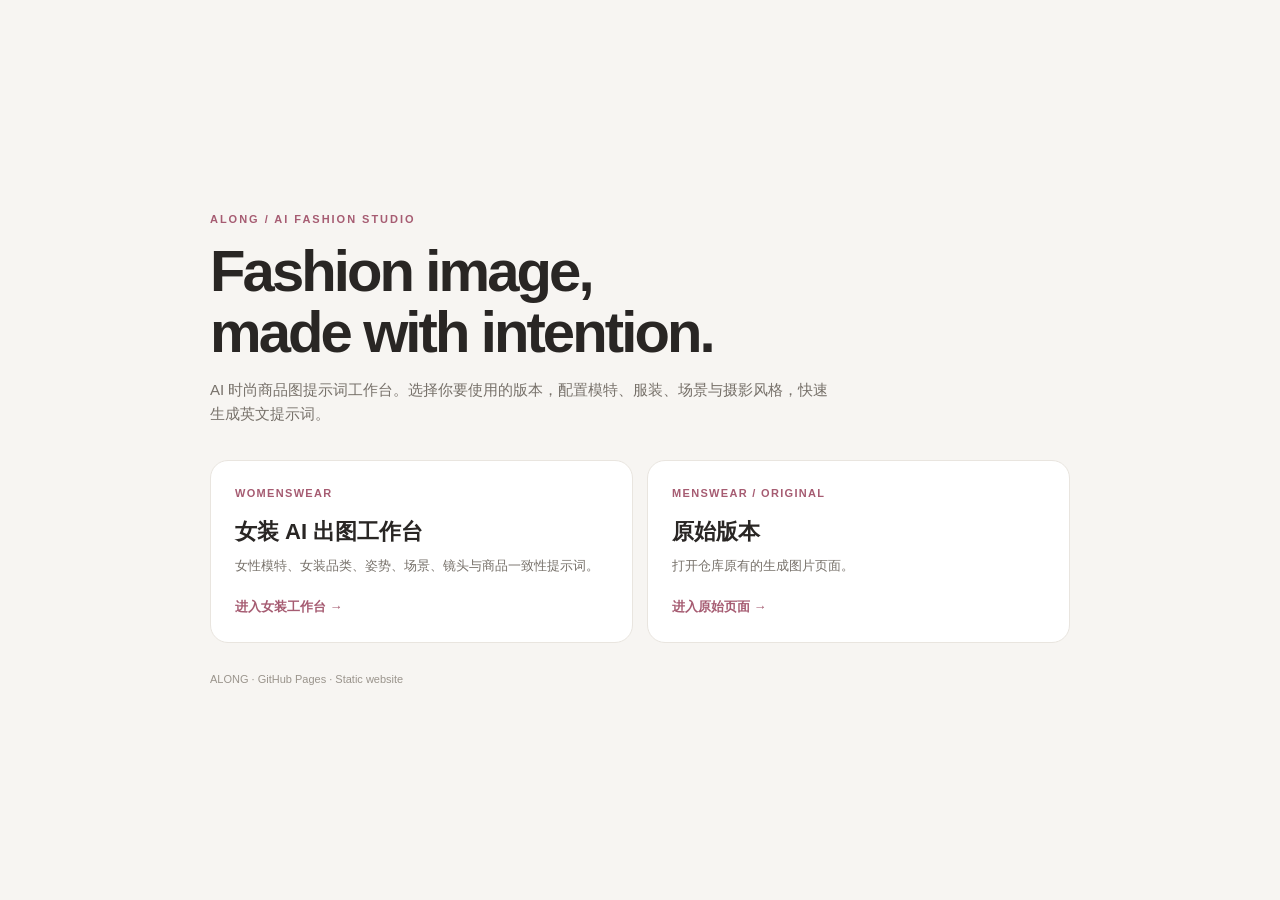
==== index.html @ bb2214a6 "site: add GitHub Pages landing page" ====
<!doctype html>
<html lang="zh-CN">
<head>
<meta charset="utf-8">
<meta name="viewport" content="width=device-width,initial-scale=1">
<meta name="theme-color" content="#f7f5f2">
<title>Along · AI Fashion Prompt Studio</title>
<style>
*{box-sizing:border-box}body{margin:0;min-height:100vh;background:#f7f5f2;color:#292624;font:15px/1.6 Inter,-apple-system,BlinkMacSystemFont,"Segoe UI","PingFang SC","Microsoft YaHei",sans-serif;display:grid;place-items:center;padding:24px}.wrap{width:min(860px,100%)}.eyebrow{font-size:11px;letter-spacing:.18em;font-weight:800;color:#a65c72}.title{font-size:clamp(34px,6vw,58px);line-height:1.05;letter-spacing:-.05em;margin:12px 0}.sub{color:#77716a;max-width:620px}.cards{display:grid;grid-template-columns:repeat(2,minmax(0,1fr));gap:14px;margin-top:34px}.card{display:block;text-decoration:none;color:inherit;background:#fff;border:1px solid #e9e5df;border-radius:18px;padding:24px;transition:.2s}.card:hover{transform:translateY(-3px);box-shadow:0 16px 36px #30251a12;border-color:#d5a8b6}.card .tag{font-size:11px;color:#a65c72;font-weight:800;letter-spacing:.12em}.card h2{font-size:22px;margin:12px 0 7px}.card p{font-size:13px;color:#77716a;margin:0 0 20px}.go{font-size:13px;font-weight:700;color:#a65c72}.foot{margin-top:28px;color:#9a948c;font-size:11px}@media(max-width:600px){.cards{grid-template-columns:1fr}.card{padding:20px}}
</style>
</head>
<body><main class="wrap">
<div class="eyebrow">ALONG / AI FASHION STUDIO</div>
<h1 class="title">Fashion image,<br>made with intention.</h1>
<p class="sub">AI 时尚商品图提示词工作台。选择你要使用的版本，配置模特、服装、场景与摄影风格，快速生成英文提示词。</p>
<section class="cards">
<a class="card" href="./generated-images-women.html"><div class="tag">WOMENSWEAR</div><h2>女装 AI 出图工作台</h2><p>女性模特、女装品类、姿势、场景、镜头与商品一致性提示词。</p><div class="go">进入女装工作台 →</div></a>
<a class="card" href="./generated-images.html"><div class="tag">MENSWEAR / ORIGINAL</div><h2>原始版本</h2><p>打开仓库原有的生成图片页面。</p><div class="go">进入原始页面 →</div></a>
</section>
<div class="foot">ALONG · GitHub Pages · Static website</div>
</main></body></html>
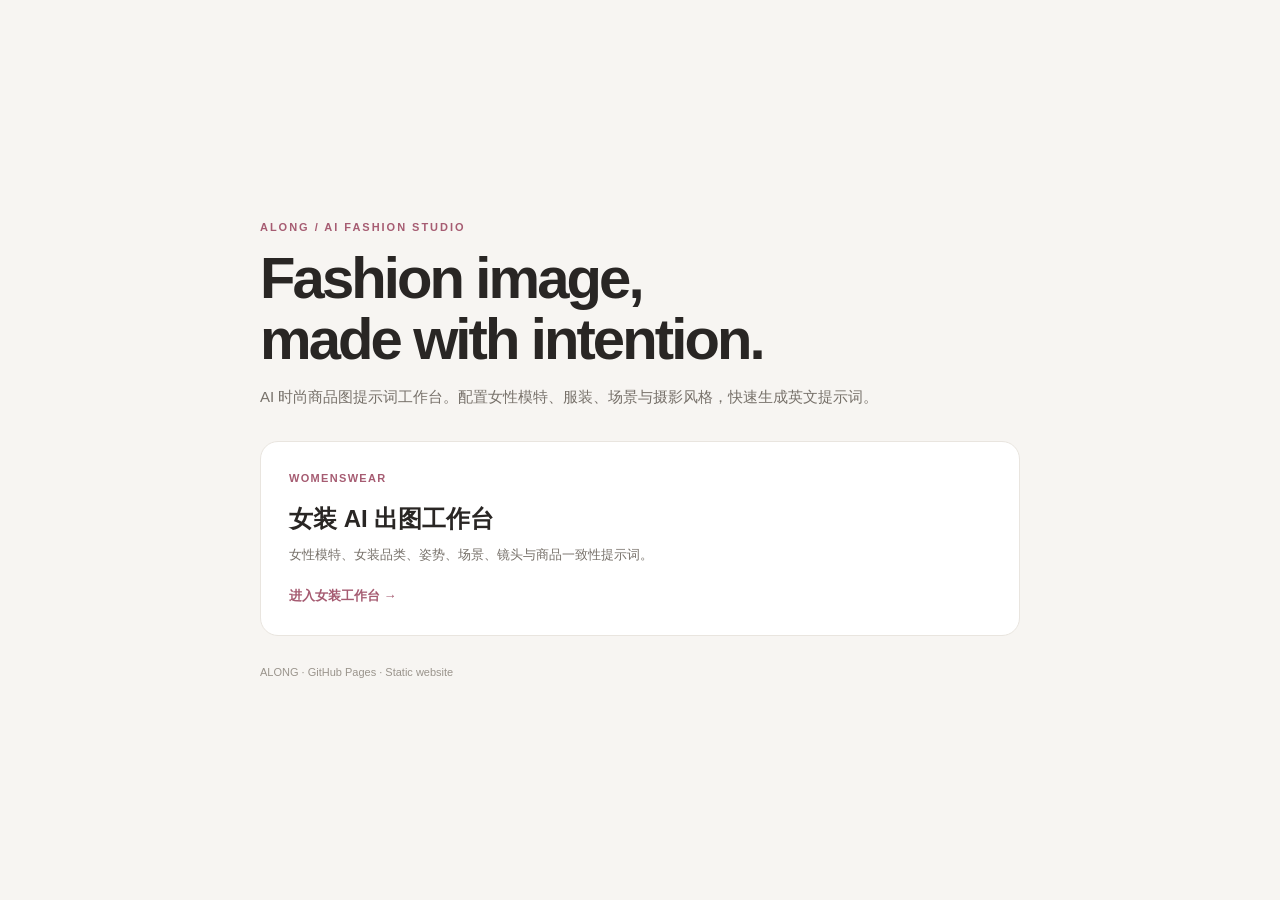
==== commit 5e180602: "site: simplify landing page to womenswear studio" ====
--- a/index.html
+++ b/index.html
@@ -6,16 +6,13 @@
 <meta name="theme-color" content="#f7f5f2">
 <title>Along · AI Fashion Prompt Studio</title>
 <style>
-*{box-sizing:border-box}body{margin:0;min-height:100vh;background:#f7f5f2;color:#292624;font:15px/1.6 Inter,-apple-system,BlinkMacSystemFont,"Segoe UI","PingFang SC","Microsoft YaHei",sans-serif;display:grid;place-items:center;padding:24px}.wrap{width:min(860px,100%)}.eyebrow{font-size:11px;letter-spacing:.18em;font-weight:800;color:#a65c72}.title{font-size:clamp(34px,6vw,58px);line-height:1.05;letter-spacing:-.05em;margin:12px 0}.sub{color:#77716a;max-width:620px}.cards{display:grid;grid-template-columns:repeat(2,minmax(0,1fr));gap:14px;margin-top:34px}.card{display:block;text-decoration:none;color:inherit;background:#fff;border:1px solid #e9e5df;border-radius:18px;padding:24px;transition:.2s}.card:hover{transform:translateY(-3px);box-shadow:0 16px 36px #30251a12;border-color:#d5a8b6}.card .tag{font-size:11px;color:#a65c72;font-weight:800;letter-spacing:.12em}.card h2{font-size:22px;margin:12px 0 7px}.card p{font-size:13px;color:#77716a;margin:0 0 20px}.go{font-size:13px;font-weight:700;color:#a65c72}.foot{margin-top:28px;color:#9a948c;font-size:11px}@media(max-width:600px){.cards{grid-template-columns:1fr}.card{padding:20px}}
+*{box-sizing:border-box}body{margin:0;min-height:100vh;background:#f7f5f2;color:#292624;font:15px/1.6 Inter,-apple-system,BlinkMacSystemFont,"Segoe UI","PingFang SC","Microsoft YaHei",sans-serif;display:grid;place-items:center;padding:24px}.wrap{width:min(760px,100%)}.eyebrow{font-size:11px;letter-spacing:.18em;font-weight:800;color:#a65c72}.title{font-size:clamp(34px,6vw,58px);line-height:1.05;letter-spacing:-.05em;margin:12px 0}.sub{color:#77716a;max-width:620px}.card{display:block;text-decoration:none;color:inherit;background:#fff;border:1px solid #e9e5df;border-radius:18px;padding:28px;margin-top:32px;transition:.2s}.card:hover{transform:translateY(-3px);box-shadow:0 16px 36px #30251a12;border-color:#d5a8b6}.tag{font-size:11px;color:#a65c72;font-weight:800;letter-spacing:.12em}.card h2{font-size:24px;margin:12px 0 7px}.card p{font-size:13px;color:#77716a;margin:0 0 20px}.go{font-size:13px;font-weight:700;color:#a65c72}.foot{margin-top:28px;color:#9a948c;font-size:11px}
 </style>
 </head>
 <body><main class="wrap">
 <div class="eyebrow">ALONG / AI FASHION STUDIO</div>
 <h1 class="title">Fashion image,<br>made with intention.</h1>
-<p class="sub">AI 时尚商品图提示词工作台。选择你要使用的版本，配置模特、服装、场景与摄影风格，快速生成英文提示词。</p>
-<section class="cards">
+<p class="sub">AI 时尚商品图提示词工作台。配置女性模特、服装、场景与摄影风格，快速生成英文提示词。</p>
 <a class="card" href="./generated-images-women.html"><div class="tag">WOMENSWEAR</div><h2>女装 AI 出图工作台</h2><p>女性模特、女装品类、姿势、场景、镜头与商品一致性提示词。</p><div class="go">进入女装工作台 →</div></a>
-<a class="card" href="./generated-images.html"><div class="tag">MENSWEAR / ORIGINAL</div><h2>原始版本</h2><p>打开仓库原有的生成图片页面。</p><div class="go">进入原始页面 →</div></a>
-</section>
 <div class="foot">ALONG · GitHub Pages · Static website</div>
 </main></body></html>
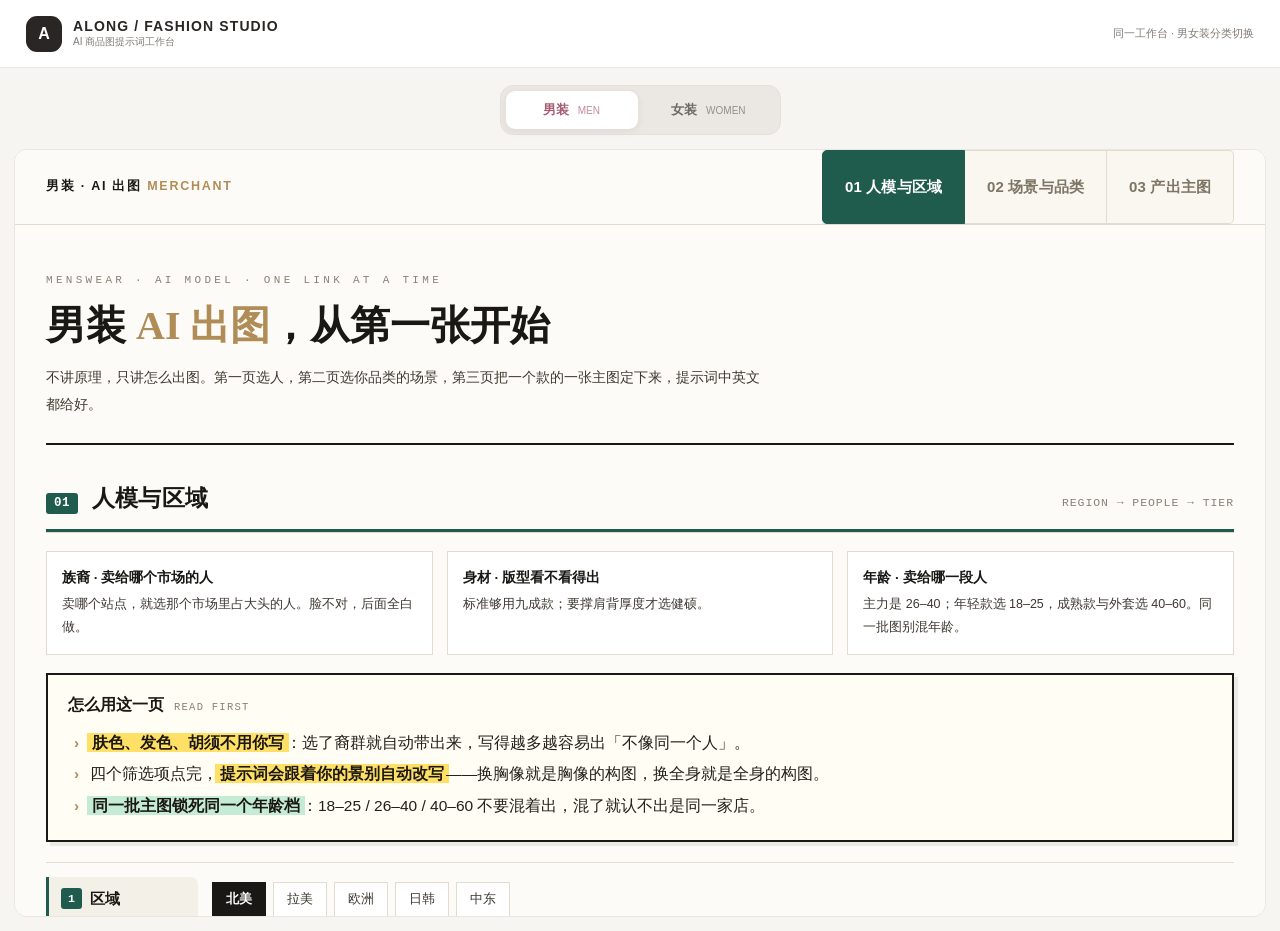
==== commit 044963cb: "feat: merge menswear and womenswear with category tabs" ====
--- a/index.html
+++ b/index.html
@@ -4,15 +4,53 @@
 <meta charset="utf-8">
 <meta name="viewport" content="width=device-width,initial-scale=1">
 <meta name="theme-color" content="#f7f5f2">
-<title>Along · AI Fashion Prompt Studio</title>
+<title>Along · AI Fashion Studio</title>
 <style>
-*{box-sizing:border-box}body{margin:0;min-height:100vh;background:#f7f5f2;color:#292624;font:15px/1.6 Inter,-apple-system,BlinkMacSystemFont,"Segoe UI","PingFang SC","Microsoft YaHei",sans-serif;display:grid;place-items:center;padding:24px}.wrap{width:min(760px,100%)}.eyebrow{font-size:11px;letter-spacing:.18em;font-weight:800;color:#a65c72}.title{font-size:clamp(34px,6vw,58px);line-height:1.05;letter-spacing:-.05em;margin:12px 0}.sub{color:#77716a;max-width:620px}.card{display:block;text-decoration:none;color:inherit;background:#fff;border:1px solid #e9e5df;border-radius:18px;padding:28px;margin-top:32px;transition:.2s}.card:hover{transform:translateY(-3px);box-shadow:0 16px 36px #30251a12;border-color:#d5a8b6}.tag{font-size:11px;color:#a65c72;font-weight:800;letter-spacing:.12em}.card h2{font-size:24px;margin:12px 0 7px}.card p{font-size:13px;color:#77716a;margin:0 0 20px}.go{font-size:13px;font-weight:700;color:#a65c72}.foot{margin-top:28px;color:#9a948c;font-size:11px}
+:root{--bg:#f7f5f2;--ink:#292624;--muted:#817b74;--line:#e9e5df;--accent:#a65c72;--accent-soft:#f5e8ec;--dark:#292624}
+*{box-sizing:border-box}
+html,body{margin:0;min-height:100%;background:var(--bg);color:var(--ink);font-family:Inter,-apple-system,BlinkMacSystemFont,"Segoe UI","PingFang SC","Microsoft YaHei",sans-serif}
+body{min-height:100vh;display:flex;flex-direction:column}
+.topbar{height:68px;flex:0 0 68px;padding:0 26px;display:flex;align-items:center;justify-content:space-between;gap:20px;background:#fff;border-bottom:1px solid var(--line);position:relative;z-index:2}
+.brand{display:flex;align-items:center;gap:11px;min-width:0}.logo{height:36px;width:36px;border-radius:11px;background:var(--dark);color:#fff;display:grid;place-items:center;font-weight:800}.brand-name{font-weight:800;font-size:14px;letter-spacing:.08em}.brand-sub{font-size:10px;color:var(--muted);margin-top:1px}
+.top-note{font-size:11px;color:var(--muted)}
+.selector-wrap{padding:17px 24px 14px;background:var(--bg);display:flex;justify-content:center}
+.selector{display:inline-flex;gap:5px;padding:5px;background:#ebe7e2;border:1px solid #e5e0d9;border-radius:13px}
+.tab{min-width:132px;border:0;background:transparent;color:#706a63;border-radius:9px;padding:10px 18px;font-size:13px;font-weight:700;cursor:pointer;transition:background .18s,color .18s,box-shadow .18s}
+.tab.active{background:#fff;color:var(--accent);box-shadow:0 2px 8px #34281b12}
+.tab .en{font-size:10px;font-weight:500;opacity:.7;margin-left:5px}
+.frame-wrap{flex:1;min-height:0;padding:0 14px 14px}
+#appFrame{display:block;width:100%;height:calc(100vh - 132px);min-height:620px;border:1px solid var(--line);border-radius:13px;background:#fff}
+@media(max-width:650px){.topbar{height:58px;flex-basis:58px;padding:0 14px}.top-note{display:none}.selector-wrap{padding:12px 10px}.tab{min-width:0;padding:9px 18px}.frame-wrap{padding:0 7px 7px}#appFrame{height:calc(100vh - 115px);min-height:580px;border-radius:9px}}
 </style>
 </head>
-<body><main class="wrap">
-<div class="eyebrow">ALONG / AI FASHION STUDIO</div>
-<h1 class="title">Fashion image,<br>made with intention.</h1>
-<p class="sub">AI 时尚商品图提示词工作台。配置女性模特、服装、场景与摄影风格，快速生成英文提示词。</p>
-<a class="card" href="./generated-images-women.html"><div class="tag">WOMENSWEAR</div><h2>女装 AI 出图工作台</h2><p>女性模特、女装品类、姿势、场景、镜头与商品一致性提示词。</p><div class="go">进入女装工作台 →</div></a>
-<div class="foot">ALONG · GitHub Pages · Static website</div>
-</main></body></html>+<body>
+<header class="topbar">
+ <div class="brand"><div class="logo">A</div><div><div class="brand-name">ALONG / FASHION STUDIO</div><div class="brand-sub">AI 商品图提示词工作台</div></div></div>
+ <div class="top-note">同一工作台 · 男女装分类切换</div>
+</header>
+<nav class="selector-wrap" aria-label="选择服装分类">
+ <div class="selector" role="tablist" aria-label="男女装">
+  <button class="tab active" id="menTab" role="tab" aria-selected="true" aria-controls="appFrame" data-src="./generated-images.html">男装 <span class="en">MEN</span></button>
+  <button class="tab" id="womenTab" role="tab" aria-selected="false" aria-controls="appFrame" data-src="./generated-images-women.html">女装 <span class="en">WOMEN</span></button>
+ </div>
+</nav>
+<main class="frame-wrap">
+ <iframe id="appFrame" title="Along 男装 AI 提示词工作台" src="./generated-images.html"></iframe>
+</main>
+<script>
+const frame=document.getElementById("appFrame");
+const tabs=[document.getElementById("menTab"),document.getElementById("womenTab")];
+function switchCategory(tab){
+ const next=tab.dataset.src;
+ if(frame.getAttribute("src")!==next) frame.setAttribute("src",next);
+ tabs.forEach(item=>{
+  const active=item===tab;
+  item.classList.toggle("active",active);
+  item.setAttribute("aria-selected",String(active));
+ });
+ frame.title=tab===tabs[0]?"Along 男装 AI 提示词工作台":"Along 女装 AI 提示词工作台";
+}
+tabs.forEach(tab=>tab.addEventListener("click",()=>switchCategory(tab)));
+</script>
+</body>
+</html>
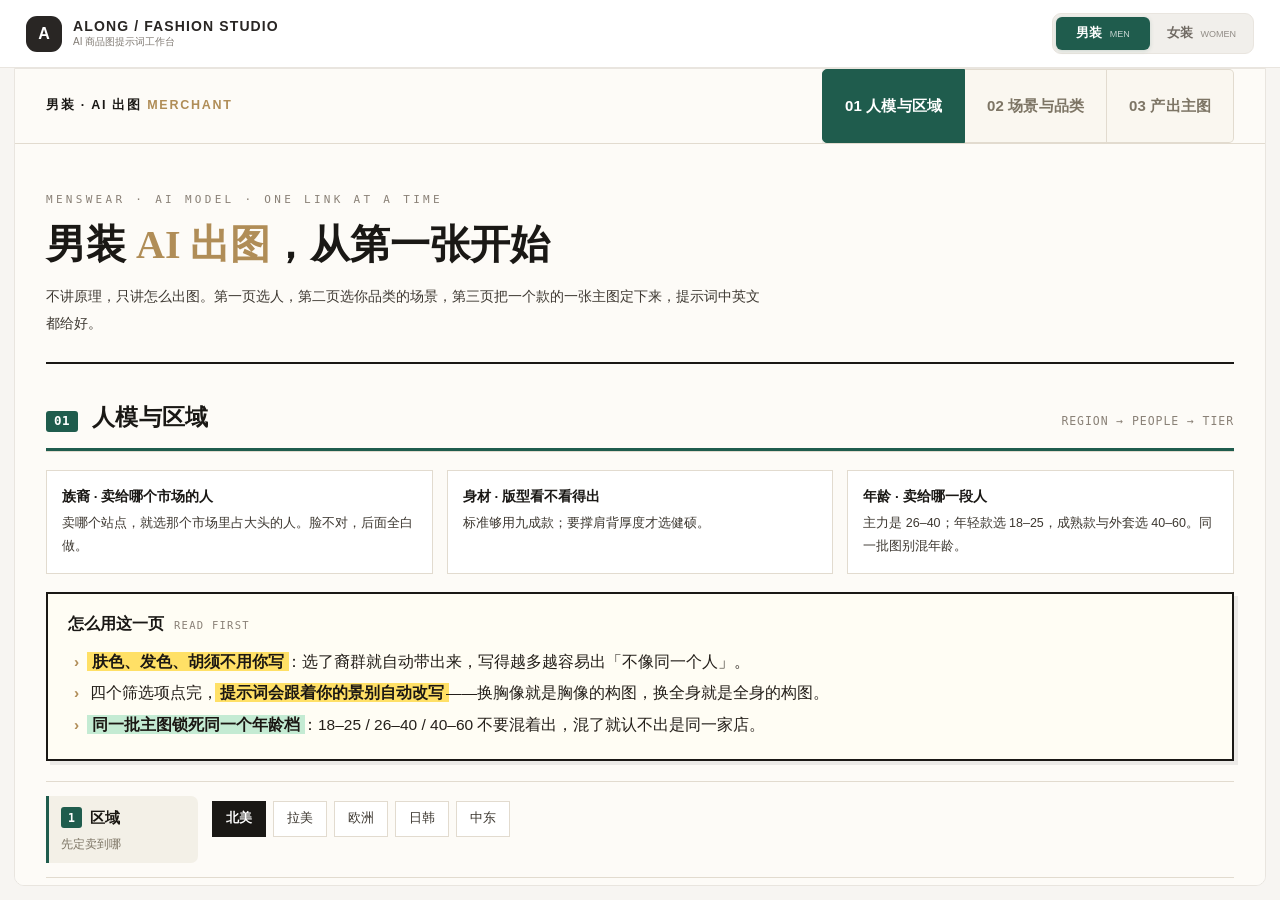
==== commit 3a69bdc2: "Move menswear and womenswear selector into top navigation" ====
--- a/index.html
+++ b/index.html
@@ -6,34 +6,43 @@
 <meta name="theme-color" content="#f7f5f2">
 <title>Along · AI Fashion Studio</title>
 <style>
-:root{--bg:#f7f5f2;--ink:#292624;--muted:#817b74;--line:#e9e5df;--accent:#a65c72;--accent-soft:#f5e8ec;--dark:#292624}
+:root{--bg:#f7f5f2;--ink:#292624;--muted:#817b74;--line:#e9e5df;--accent:#1f5c4d}
 *{box-sizing:border-box}
 html,body{margin:0;min-height:100%;background:var(--bg);color:var(--ink);font-family:Inter,-apple-system,BlinkMacSystemFont,"Segoe UI","PingFang SC","Microsoft YaHei",sans-serif}
 body{min-height:100vh;display:flex;flex-direction:column}
-.topbar{height:68px;flex:0 0 68px;padding:0 26px;display:flex;align-items:center;justify-content:space-between;gap:20px;background:#fff;border-bottom:1px solid var(--line);position:relative;z-index:2}
-.brand{display:flex;align-items:center;gap:11px;min-width:0}.logo{height:36px;width:36px;border-radius:11px;background:var(--dark);color:#fff;display:grid;place-items:center;font-weight:800}.brand-name{font-weight:800;font-size:14px;letter-spacing:.08em}.brand-sub{font-size:10px;color:var(--muted);margin-top:1px}
-.top-note{font-size:11px;color:var(--muted)}
-.selector-wrap{padding:17px 24px 14px;background:var(--bg);display:flex;justify-content:center}
-.selector{display:inline-flex;gap:5px;padding:5px;background:#ebe7e2;border:1px solid #e5e0d9;border-radius:13px}
-.tab{min-width:132px;border:0;background:transparent;color:#706a63;border-radius:9px;padding:10px 18px;font-size:13px;font-weight:700;cursor:pointer;transition:background .18s,color .18s,box-shadow .18s}
-.tab.active{background:#fff;color:var(--accent);box-shadow:0 2px 8px #34281b12}
-.tab .en{font-size:10px;font-weight:500;opacity:.7;margin-left:5px}
+.topbar{height:68px;flex:0 0 68px;padding:0 26px;display:flex;align-items:center;gap:24px;background:#fff;border-bottom:1px solid var(--line);position:relative;z-index:2}
+.brand{display:flex;align-items:center;gap:11px;min-width:0;white-space:nowrap}
+.logo{height:36px;width:36px;border-radius:11px;background:var(--ink);color:#fff;display:grid;place-items:center;font-weight:800}
+.brand-name{font-weight:800;font-size:14px;letter-spacing:.08em}
+.brand-sub{font-size:10px;color:var(--muted);margin-top:1px}
+.selector{display:inline-flex;gap:3px;margin-left:auto;padding:3px;background:#f1efeb;border:1px solid var(--line);border-radius:9px;flex:none}
+.tab{min-width:94px;border:0;background:transparent;color:#706a63;border-radius:6px;padding:8px 14px;font-size:12.5px;font-weight:700;cursor:pointer;transition:background .16s,color .16s,box-shadow .16s;white-space:nowrap}
+.tab.active{background:var(--accent);color:#fff;box-shadow:0 1px 4px #1f5c4d2b}
+.tab .en{font-size:9px;font-weight:500;opacity:.75;margin-left:4px}
 .frame-wrap{flex:1;min-height:0;padding:0 14px 14px}
-#appFrame{display:block;width:100%;height:calc(100vh - 132px);min-height:620px;border:1px solid var(--line);border-radius:13px;background:#fff}
-@media(max-width:650px){.topbar{height:58px;flex-basis:58px;padding:0 14px}.top-note{display:none}.selector-wrap{padding:12px 10px}.tab{min-width:0;padding:9px 18px}.frame-wrap{padding:0 7px 7px}#appFrame{height:calc(100vh - 115px);min-height:580px;border-radius:9px}}
+#appFrame{display:block;width:100%;height:calc(100vh - 82px);min-height:580px;border:1px solid var(--line);border-radius:0 0 10px 10px;background:#fff}
+@media(max-width:650px){
+ .topbar{height:58px;flex-basis:58px;padding:0 12px;gap:10px}
+ .logo{height:32px;width:32px;border-radius:9px}
+ .brand-name{font-size:11px;letter-spacing:.04em}
+ .brand-sub{font-size:9px}
+ .selector{gap:2px;padding:2px}
+ .tab{min-width:0;padding:8px 11px;font-size:11.5px}
+ .tab .en{display:none}
+ .frame-wrap{padding:0 6px 6px}
+ #appFrame{height:calc(100vh - 64px);min-height:560px}
+}
+@media(max-width:390px){.brand-sub{display:none}.brand-name{font-size:10px}.topbar{gap:7px}.tab{padding:8px 9px}}
 </style>
 </head>
 <body>
 <header class="topbar">
  <div class="brand"><div class="logo">A</div><div><div class="brand-name">ALONG / FASHION STUDIO</div><div class="brand-sub">AI 商品图提示词工作台</div></div></div>
- <div class="top-note">同一工作台 · 男女装分类切换</div>
-</header>
-<nav class="selector-wrap" aria-label="选择服装分类">
- <div class="selector" role="tablist" aria-label="男女装">
+ <nav class="selector" role="tablist" aria-label="服装分类">
   <button class="tab active" id="menTab" role="tab" aria-selected="true" aria-controls="appFrame" data-src="./generated-images.html">男装 <span class="en">MEN</span></button>
   <button class="tab" id="womenTab" role="tab" aria-selected="false" aria-controls="appFrame" data-src="./generated-images-women.html">女装 <span class="en">WOMEN</span></button>
- </div>
-</nav>
+ </nav>
+</header>
 <main class="frame-wrap">
  <iframe id="appFrame" title="Along 男装 AI 提示词工作台" src="./generated-images.html"></iframe>
 </main>
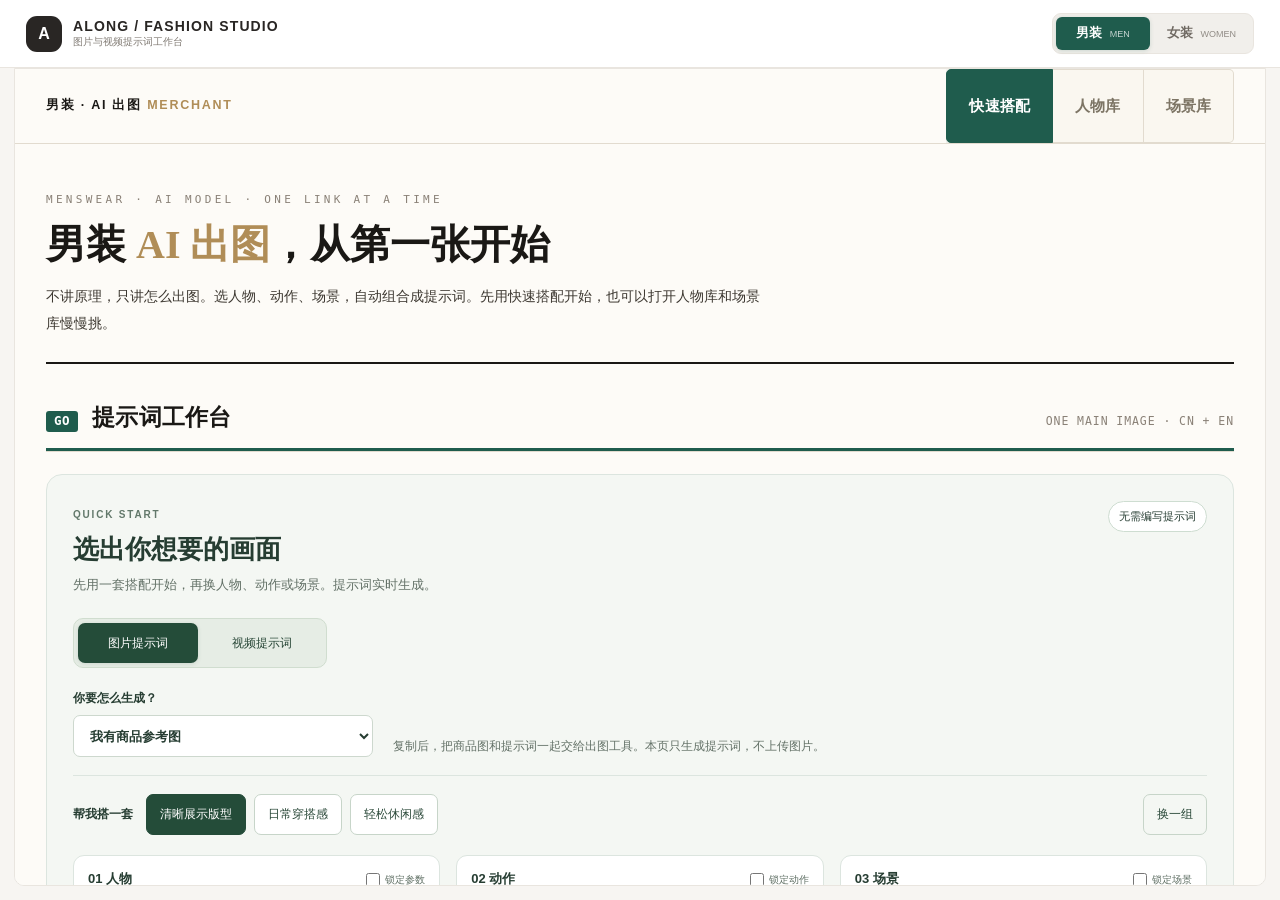
==== commit 1b49058a: "Use real rear-view photos and add video prompt workspace" ====
--- a/index.html
+++ b/index.html
@@ -37,7 +37,7 @@
 </head>
 <body>
 <header class="topbar">
- <div class="brand"><div class="logo">A</div><div><div class="brand-name">ALONG / FASHION STUDIO</div><div class="brand-sub">AI 商品图提示词工作台</div></div></div>
+ <div class="brand"><div class="logo">A</div><div><div class="brand-name">ALONG / FASHION STUDIO</div><div class="brand-sub">图片与视频提示词工作台</div></div></div>
  <nav class="selector" role="tablist" aria-label="服装分类">
   <button class="tab active" id="menTab" role="tab" aria-selected="true" aria-controls="appFrame" data-src="./generated-images.html">男装 <span class="en">MEN</span></button>
   <button class="tab" id="womenTab" role="tab" aria-selected="false" aria-controls="appFrame" data-src="./generated-images-women.html">女装 <span class="en">WOMEN</span></button>
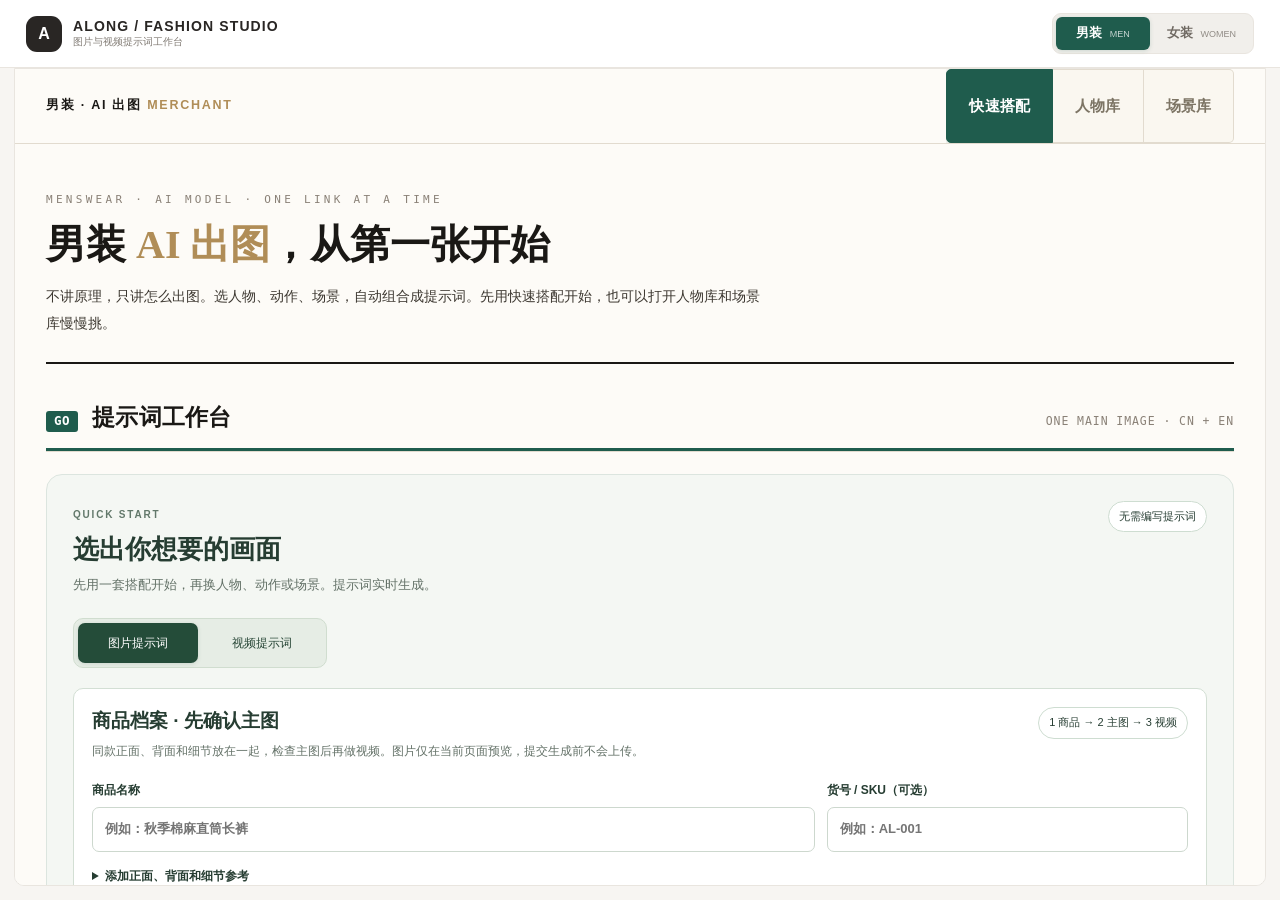
==== commit c4ce457a: "Refresh cached catalogue frames for the product workflow" ====
--- a/index.html
+++ b/index.html
@@ -39,12 +39,12 @@
 <header class="topbar">
  <div class="brand"><div class="logo">A</div><div><div class="brand-name">ALONG / FASHION STUDIO</div><div class="brand-sub">图片与视频提示词工作台</div></div></div>
  <nav class="selector" role="tablist" aria-label="服装分类">
-  <button class="tab active" id="menTab" role="tab" aria-selected="true" aria-controls="appFrame" data-src="./generated-images.html">男装 <span class="en">MEN</span></button>
-  <button class="tab" id="womenTab" role="tab" aria-selected="false" aria-controls="appFrame" data-src="./generated-images-women.html">女装 <span class="en">WOMEN</span></button>
+  <button class="tab active" id="menTab" role="tab" aria-selected="true" aria-controls="appFrame" data-src="./generated-images.html?v=20261116">男装 <span class="en">MEN</span></button>
+  <button class="tab" id="womenTab" role="tab" aria-selected="false" aria-controls="appFrame" data-src="./generated-images-women.html?v=20261116">女装 <span class="en">WOMEN</span></button>
  </nav>
 </header>
 <main class="frame-wrap">
- <iframe id="appFrame" title="Along 男装 AI 提示词工作台" src="./generated-images.html"></iframe>
+ <iframe id="appFrame" title="Along 男装 AI 提示词工作台" src="./generated-images.html?v=20261116"></iframe>
 </main>
 <script>
 const frame=document.getElementById("appFrame");
